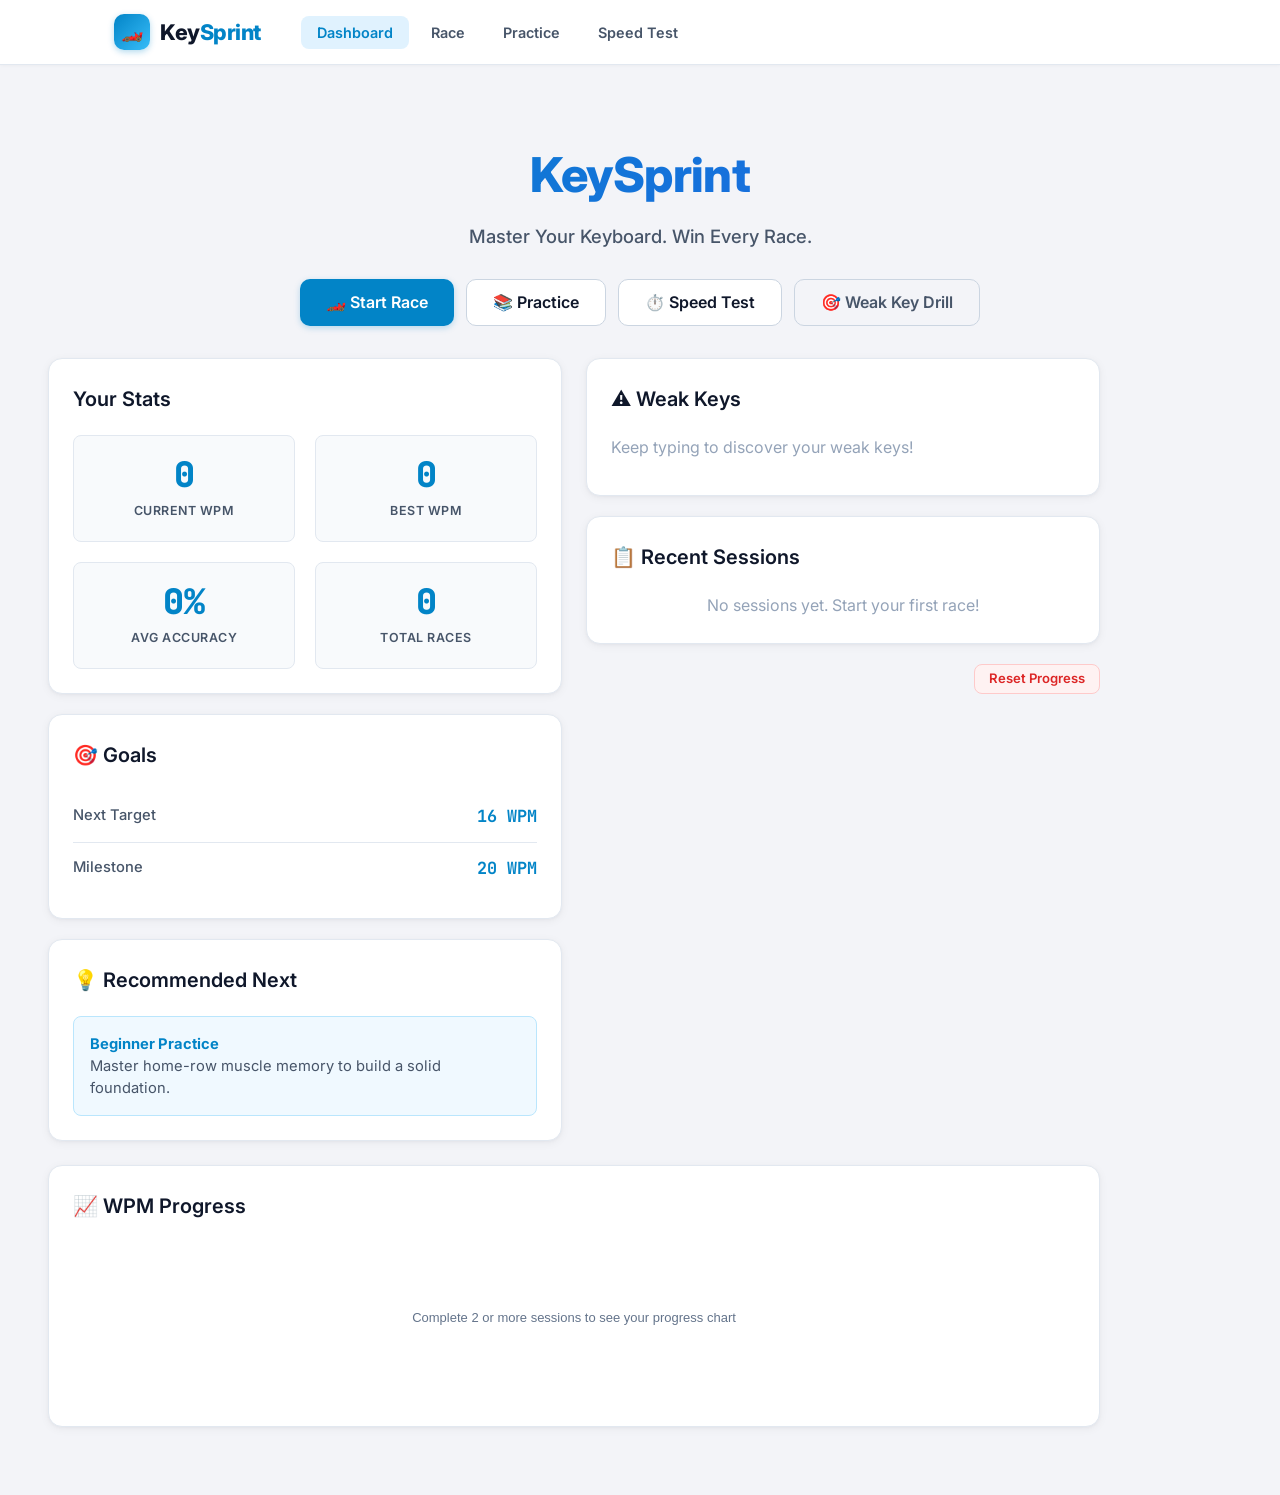
==== index.html @ 2b30f243 "Build KeySprint typing website" ====
<!DOCTYPE html>
<html lang="en">
<head>
  <meta charset="UTF-8">
  <meta http-equiv="refresh" content="0; url=keysprint/">
  <title>KeySprint — Redirecting...</title>
  <script>window.location.href = "keysprint/";</script>
</head>
<body style="background:#0d0f1a;color:#fff;font-family:sans-serif;display:flex;align-items:center;justify-content:center;height:100vh;margin:0;">
  <p>Loading KeySprint... <a href="keysprint/" style="color:#63d4ff;">Click here if not redirected</a>.</p>
</body>
</html>
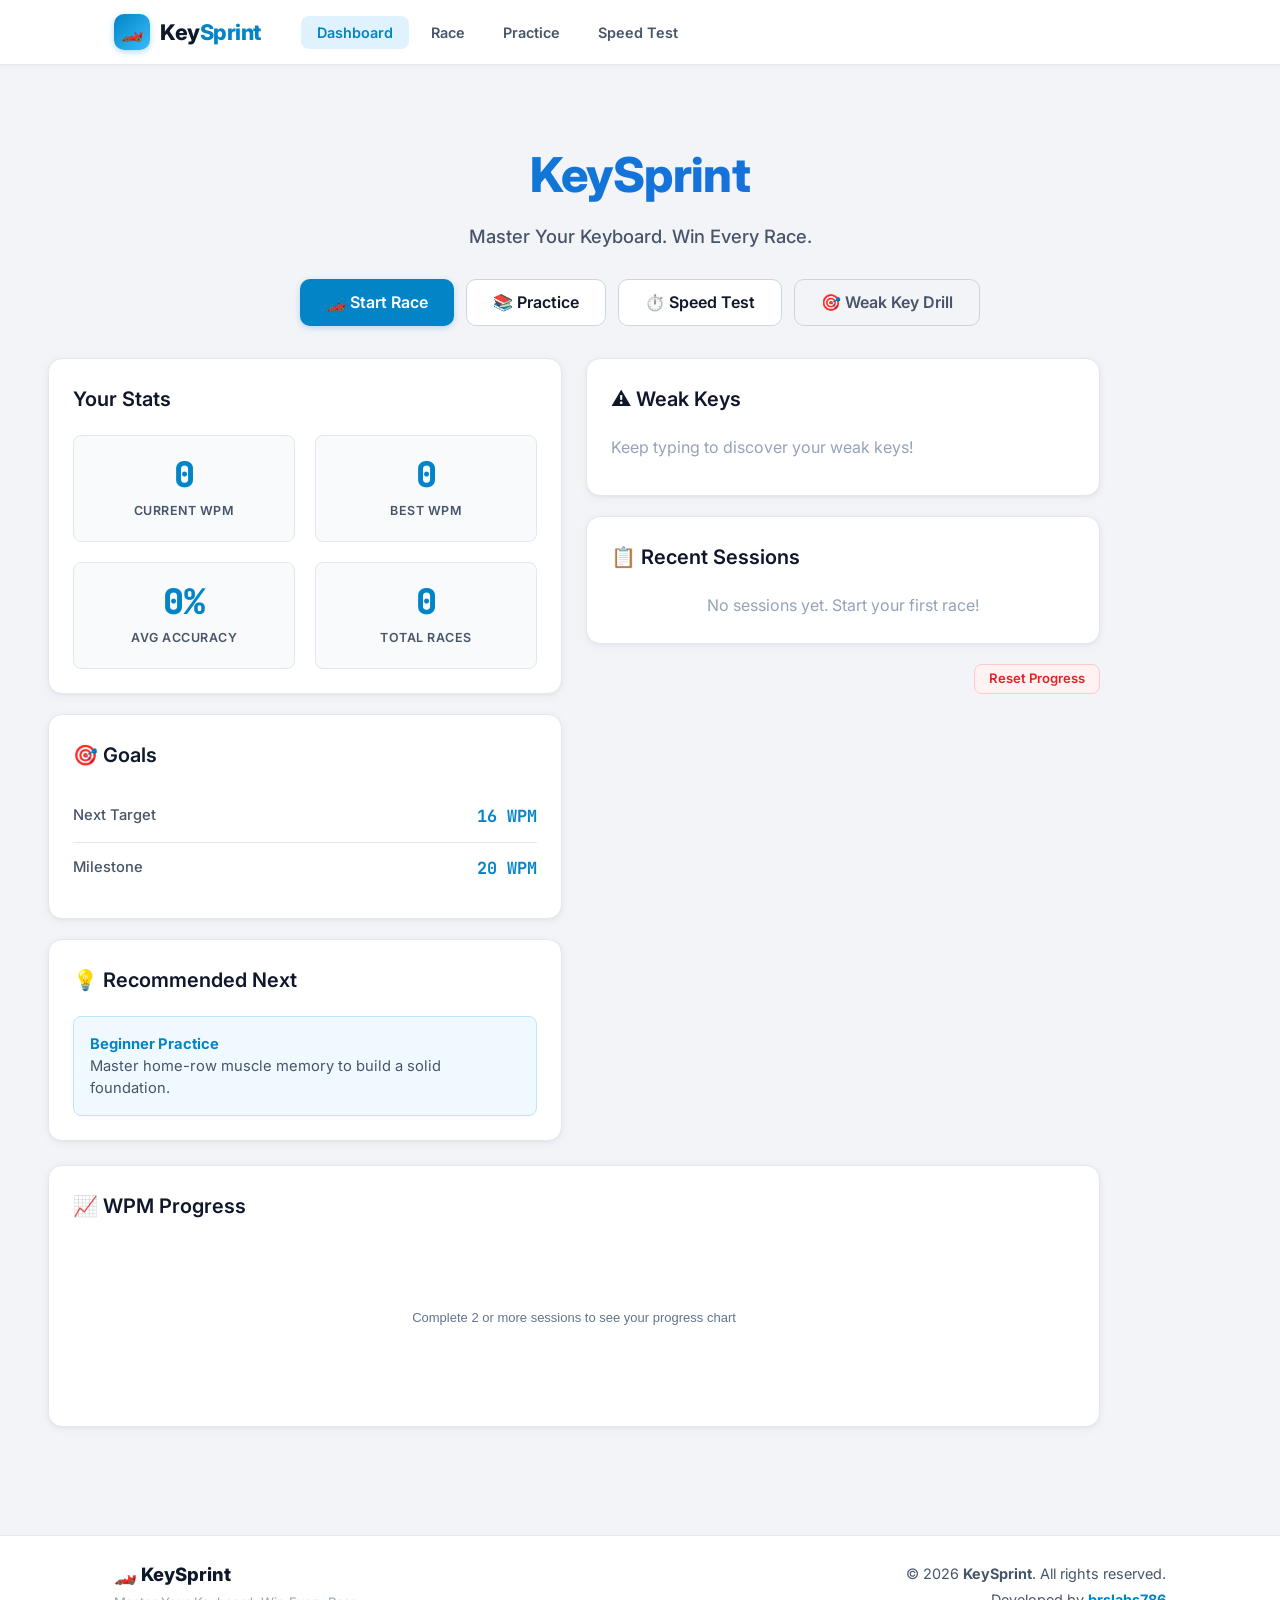
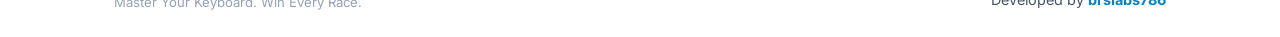
==== commit 8329fd49: "Add footer with All Rights Reserved and attribution to brslabs786" ====
--- a/index.html
+++ b/index.html
@@ -6,7 +6,7 @@
   <title>KeySprint — Redirecting...</title>
   <script>window.location.href = "keysprint/";</script>
 </head>
-<body style="background:#0d0f1a;color:#fff;font-family:sans-serif;display:flex;align-items:center;justify-content:center;height:100vh;margin:0;">
-  <p>Loading KeySprint... <a href="keysprint/" style="color:#63d4ff;">Click here if not redirected</a>.</p>
+<body style="background:#f3f4f8;color:#0f172a;font-family:sans-serif;display:flex;align-items:center;justify-content:center;height:100vh;margin:0;">
+  <p>Loading KeySprint... <a href="keysprint/" style="color:#0284c7;font-weight:600;">Click here if not redirected</a>.</p>
 </body>
 </html>
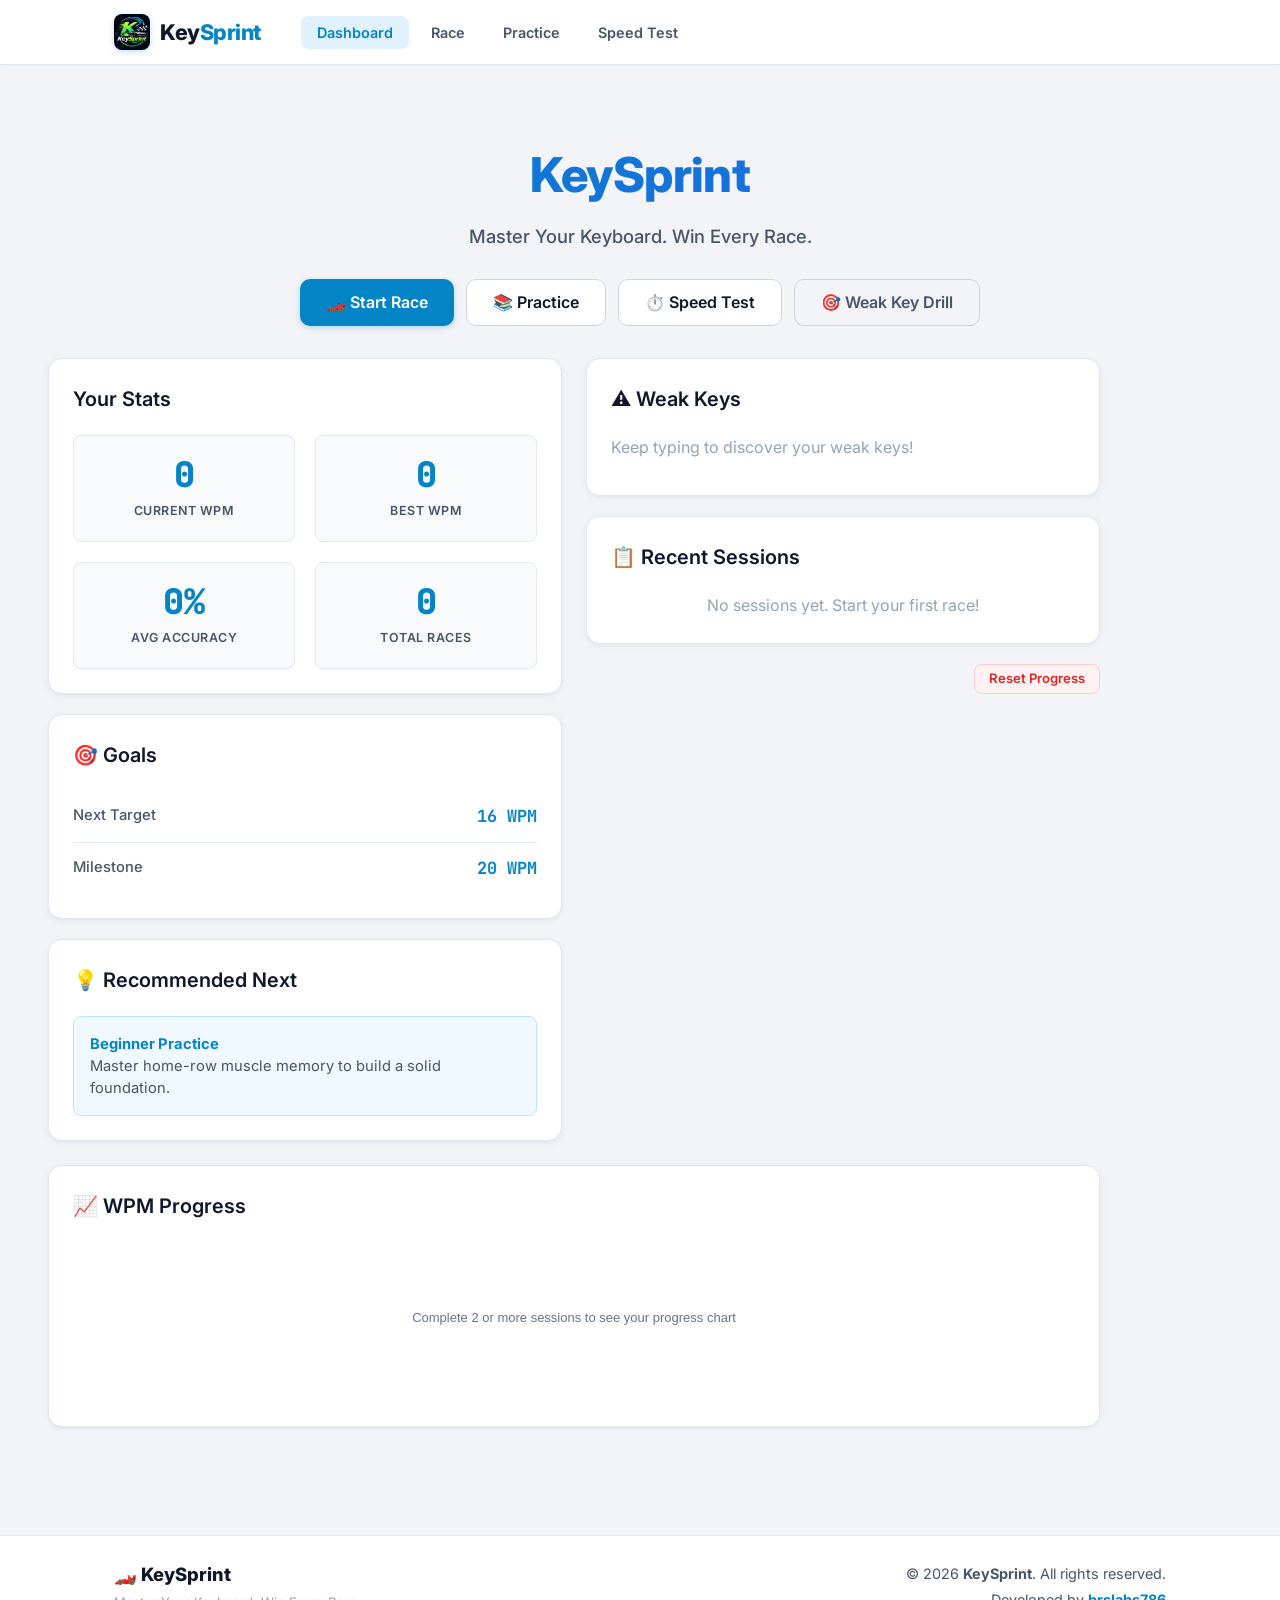
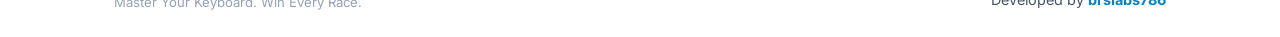
==== commit ce48aab1: "Add KeySprint logo and favicon to browser tab and header" ====
--- a/index.html
+++ b/index.html
@@ -2,6 +2,7 @@
 <html lang="en">
 <head>
   <meta charset="UTF-8">
+  <link rel="icon" type="image/png" href="keysprint/assets/logo.png">
   <meta http-equiv="refresh" content="0; url=keysprint/">
   <title>KeySprint — Redirecting...</title>
   <script>window.location.href = "keysprint/";</script>
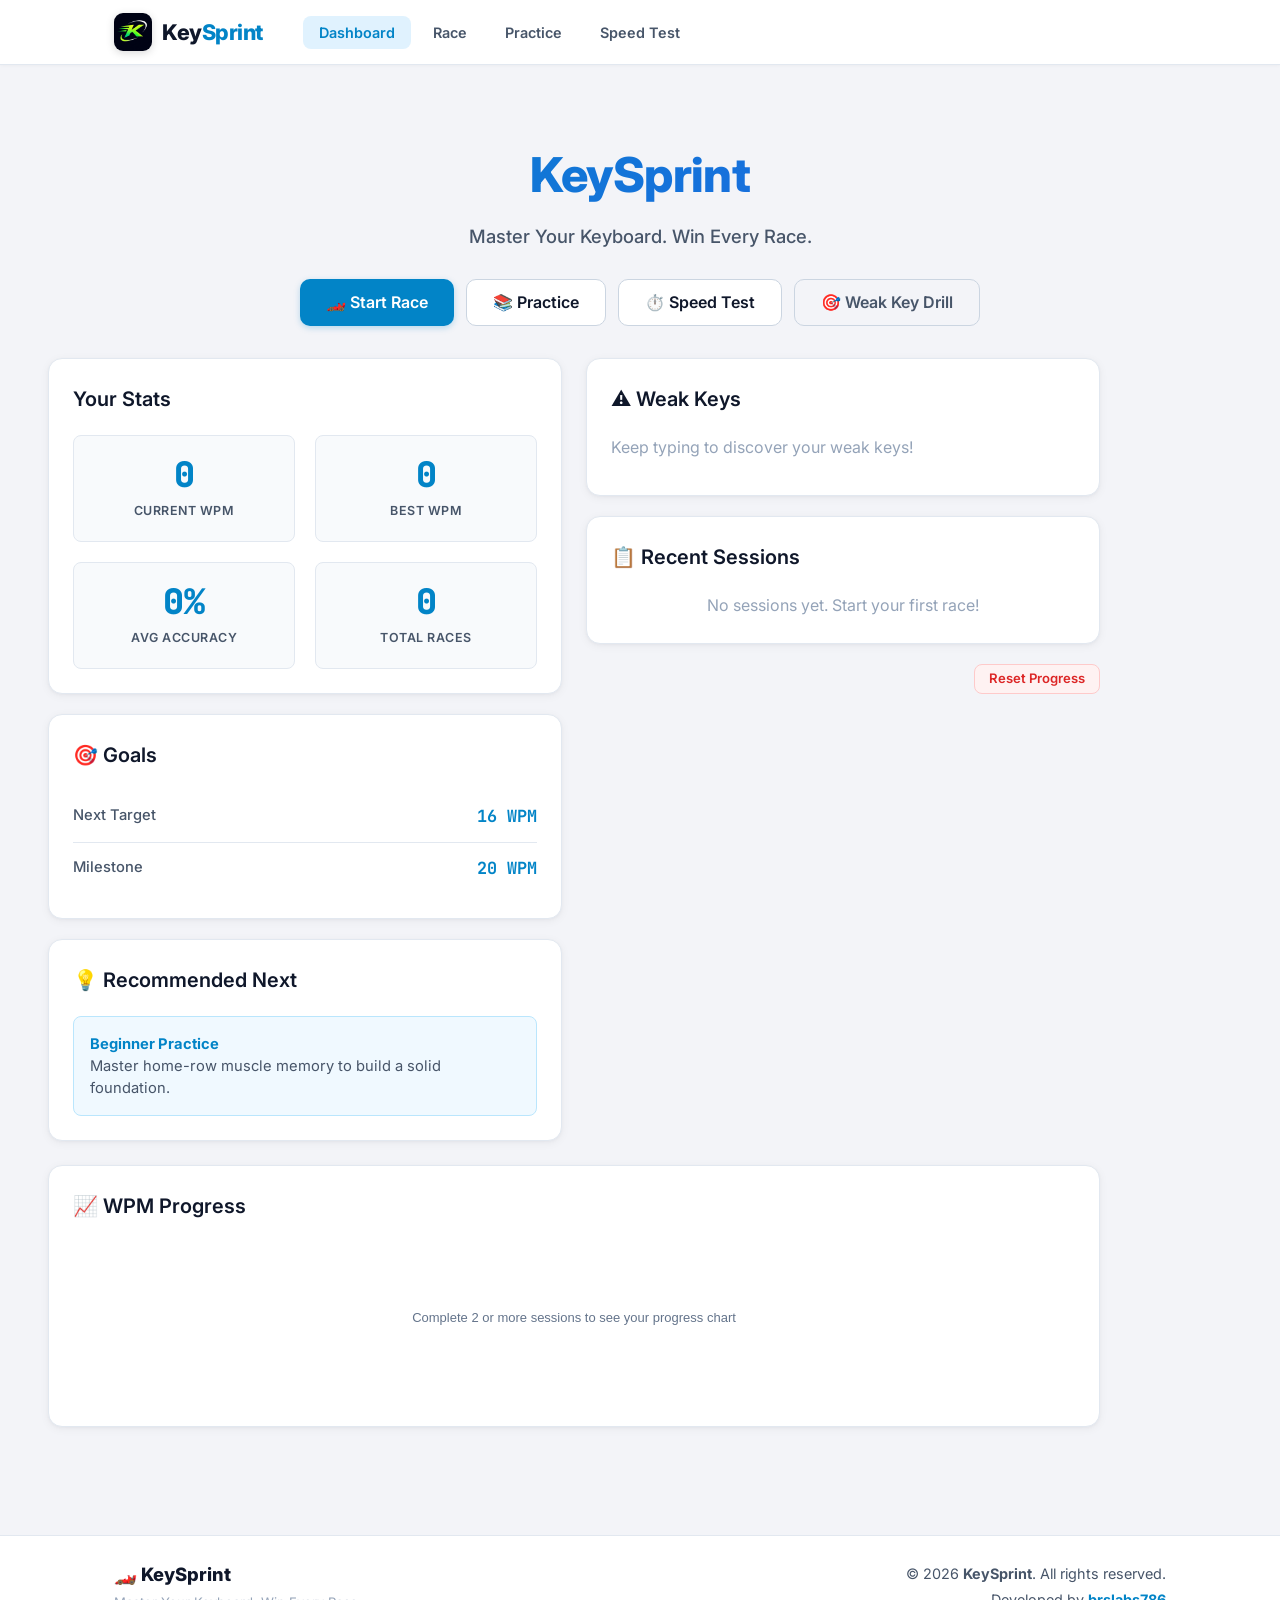
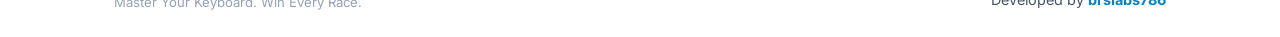
==== commit 81d3eaa1: "Add custom KeySprint favicon and update header logo icon" ====
--- a/index.html
+++ b/index.html
@@ -2,9 +2,10 @@
 <html lang="en">
 <head>
   <meta charset="UTF-8">
-  <link rel="icon" type="image/png" href="keysprint/assets/logo.png">
   <meta http-equiv="refresh" content="0; url=keysprint/">
   <title>KeySprint — Redirecting...</title>
+  <link rel="icon" type="image/png" href="favicon.png">
+  <link rel="apple-touch-icon" href="favicon.png">
   <script>window.location.href = "keysprint/";</script>
 </head>
 <body style="background:#f3f4f8;color:#0f172a;font-family:sans-serif;display:flex;align-items:center;justify-content:center;height:100vh;margin:0;">
